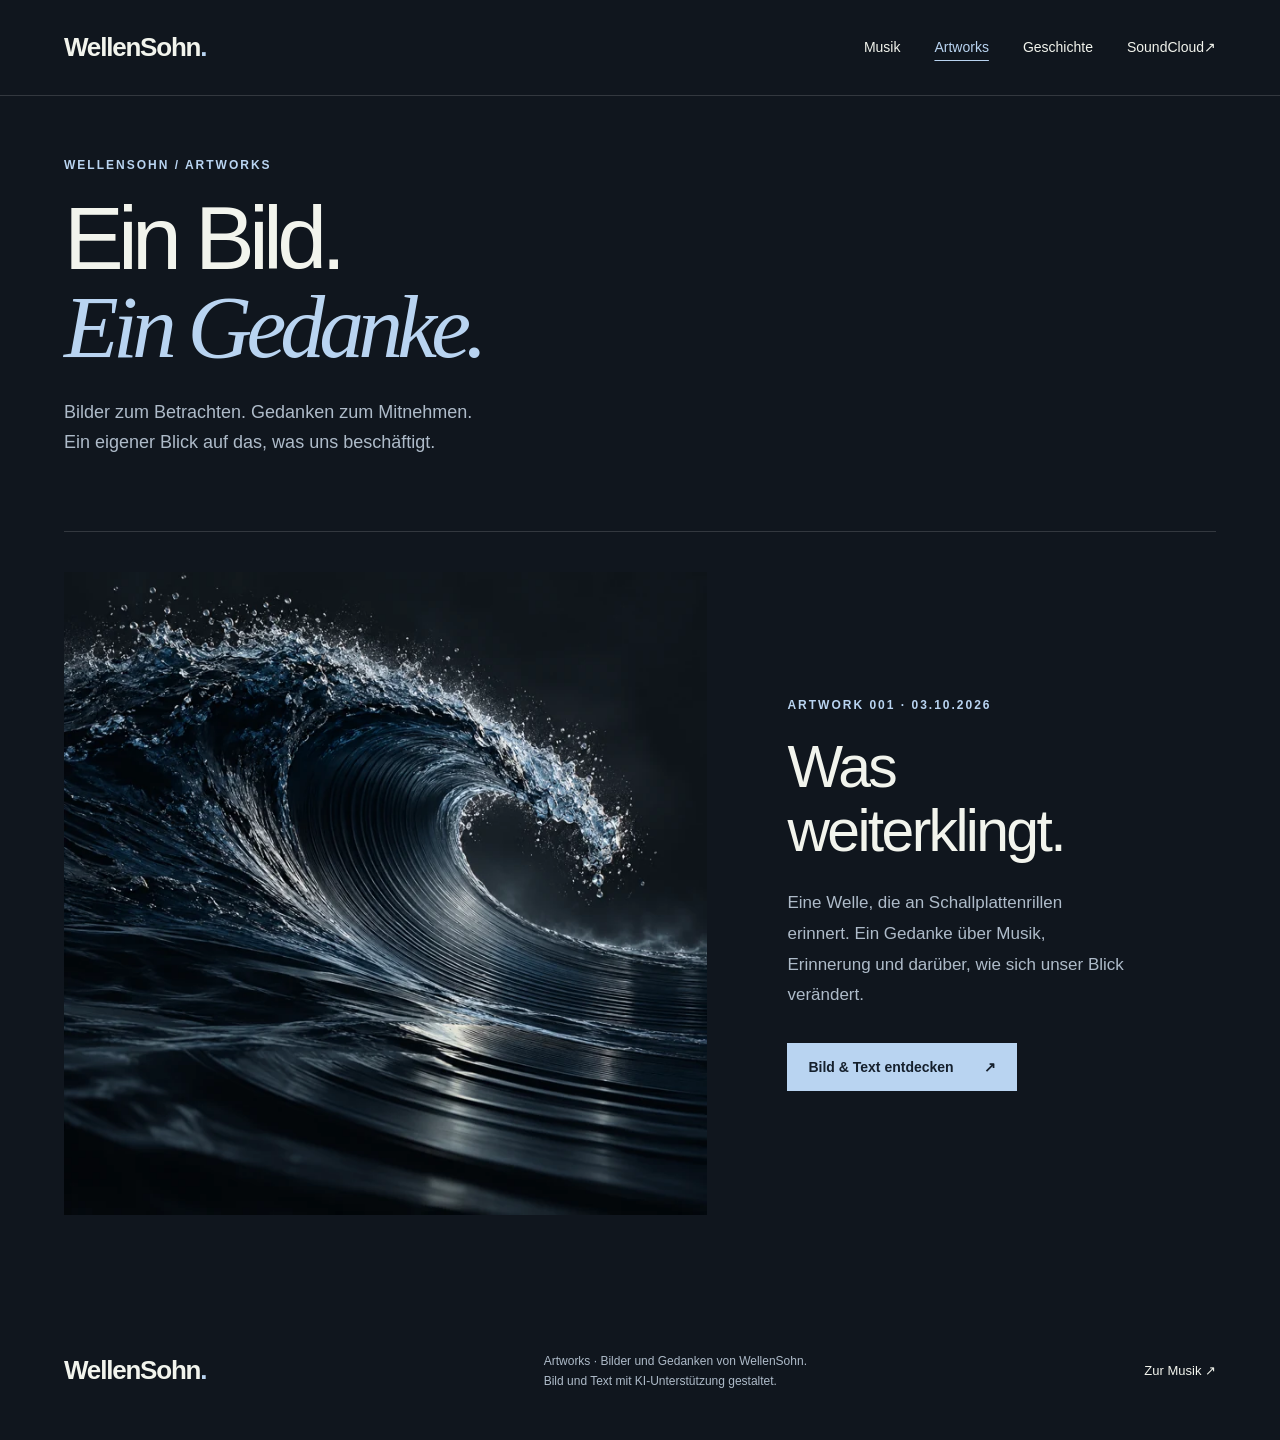
==== artworks.html @ 0444ad53 "Add Artworks gallery and Was weiterklingt with responsive navigation" ====
<!doctype html>
<html lang="de"><head>
<meta charset="utf-8"><meta name="viewport" content="width=device-width, initial-scale=1">
<meta name="theme-color" content="#10161e">
<title>Artworks · WellenSohn</title>
<meta name="description" content="Bilder und Gedanken von WellenSohn. Eine Galerie über Bewegung, Erinnerung und das, was weiterklingt.">
<link rel="canonical" href="https://wellensohn-packman.github.io/wellensohn-music/artworks.html">
<meta property="og:type" content="website">
<meta property="og:title" content="Artworks · WellenSohn">
<meta property="og:description" content="Bilder und Gedanken von WellenSohn. Eine Galerie über Bewegung, Erinnerung und das, was weiterklingt.">
<meta property="og:url" content="https://wellensohn-packman.github.io/wellensohn-music/artworks.html">
<meta property="og:image" content="https://wellensohn-packman.github.io/wellensohn-music/assets/artworks/was-weiterklingt.webp">
<meta property="og:image:alt" content="Eine dunkelblaue Welle mit silbernen Lichtkanten; ihre feinen Linien erinnern an die Rillen einer Schallplatte.">
<meta name="twitter:card" content="summary_large_image">
<link rel="icon" type="image/svg+xml" href="assets/favicon.svg">
<link rel="stylesheet" href="style.css">
<link rel="stylesheet" href="artworks.css">
</head><body><a class="skip" href="#inhalt">Direkt zum Inhalt</a><header class="header"><a href="index.html" class="wordmark" aria-label="WellenSohn Startseite">WellenSohn<span class="brand-dot">.</span></a><nav aria-label="Hauptnavigation"><a href="index.html#musik">Musik</a><a href="artworks.html" aria-current="page">Artworks</a><a href="index.html#geschichte">Geschichte</a><a href="https://soundcloud.com/pack-man-405653013" target="_blank" rel="noopener noreferrer">SoundCloud <span aria-hidden="true">↗</span></a></nav></header>
<main id="inhalt" class="artworks-main">
<section class="artworks-intro" aria-labelledby="artworks-title"><p class="eyebrow">WELLENSOHN / ARTWORKS</p><h1 id="artworks-title">Ein Bild.<br><em>Ein Gedanke.</em></h1><p>Bilder zum Betrachten. Gedanken zum Mitnehmen.<br>Ein eigener Blick auf das, was uns beschäftigt.</p></section>
<section aria-label="Artwork-Beiträge" class="artwork-gallery">
<article class="artwork-feature"><a class="artwork-image-link" href="artworks/was-weiterklingt.html" aria-label="Was weiterklingt – Bild und Text öffnen"><img src="assets/artworks/was-weiterklingt.webp" srcset="assets/artworks/was-weiterklingt-720.webp 720w, assets/artworks/was-weiterklingt.webp 1254w" sizes="(max-width: 760px) 90vw, 52vw" width="1254" height="1254" alt="Eine dunkelblaue Welle mit silbernen Lichtkanten; ihre feinen Linien erinnern an die Rillen einer Schallplatte." fetchpriority="high"></a><div class="artwork-summary"><p class="eyebrow">ARTWORK 001 · <time datetime="2026-10-03">03.10.2026</time></p><h2><a href="artworks/was-weiterklingt.html">Was<br> weiterklingt.</a></h2><p>Eine Welle, die an Schallplattenrillen erinnert. Ein Gedanke über Musik, Erinnerung und darüber, wie sich unser Blick verändert.</p><a class="button light" href="artworks/was-weiterklingt.html">Bild & Text entdecken <span aria-hidden="true">↗</span></a></div></article>
</section></main><footer><a href="index.html" class="wordmark">WellenSohn<span class="brand-dot">.</span></a><p>Artworks · Bilder und Gedanken von WellenSohn.<br>Bild und Text mit KI-Unterstützung gestaltet.</p><a href="index.html#musik">Zur Musik ↗</a></footer></body></html>
---- style.css ----
:root{--bg:#10161e;--surface:#18222f;--ink:#f2f4ed;--muted:#aebbc9;--accent:#b9d4f1;--line:#ffffff25;--pad:clamp(22px,5vw,88px)}*{box-sizing:border-box}html{scroll-behavior:smooth;scroll-padding-top:95px}body{margin:0;background:var(--bg);color:var(--ink);font-family:Arial,Helvetica,sans-serif;font-size:16px;line-height:1.6}body.modal-open{overflow:hidden}a{color:inherit;text-decoration:none}button,input{font:inherit}button{cursor:pointer}button,a,input,summary{touch-action:manipulation}button:focus-visible,a:focus-visible,input:focus-visible,summary:focus-visible{outline:3px solid var(--accent);outline-offset:5px}button{color:inherit}::selection{background:var(--accent);color:var(--bg)}.header{height:96px;padding:0 var(--pad);display:flex;align-items:center;justify-content:space-between;border-bottom:1px solid var(--line);gap:24px}.wordmark{font-size:26px;letter-spacing:-1.2px;font-weight:750}.brand-dot{color:var(--accent)}nav{display:flex;gap:34px;font-size:14px}nav a:hover,.text-link:hover{color:var(--accent)}.hero{padding:54px var(--pad) 64px;display:grid;grid-template-columns:.85fr 1.15fr;gap:7%;max-width:1700px;margin:auto}.eyebrow{font-size:12px;font-weight:700;letter-spacing:2px;color:var(--accent);margin:0 0 20px}.hero-copy{padding-top:8px;display:flex;flex-direction:column;align-items:flex-start}h1{font-size:clamp(62px,7.7vw,116px);letter-spacing:-.065em;line-height:.98;font-weight:500;margin:8px 0 30px}h1 em{font-family:Georgia,serif;font-weight:400;color:var(--accent)}.hero-intro{max-width:385px;color:var(--muted);font-size:17px;line-height:1.7;margin:0 0 26px}.button{min-height:48px;border:0;padding:12px 21px;display:inline-flex;justify-content:center;align-items:center;gap:30px;font-weight:600;font-size:14px}.light{background:var(--accent);color:#15202d}.light:hover{background:#d9e8f7}.hero-foot{letter-spacing:2px;font-size:11px;color:var(--muted);margin:36px 0 0}.hero-art{position:relative;border:0;padding:0;min-height:560px;overflow:hidden;background:#18222f;text-align:left;isolation:isolate}.hero-art>img{height:100%;width:100%;position:absolute;inset:0;object-fit:cover;transition:transform .8s}.hero-art:hover>img{transform:scale(1.025)}.hero-art-shade{position:absolute;inset:0;background:linear-gradient(180deg,#0007,transparent 30%,transparent 48%,#071415ee)}.hero-art-top{position:absolute;top:25px;left:28px;right:28px;display:flex;justify-content:space-between;gap:15px;letter-spacing:1.4px;font-size:10px}.hero-art-caption{position:absolute;bottom:32px;left:30px;right:30px;display:flex;align-items:end;justify-content:space-between;gap:16px}.hero-art-caption small{display:block;font-size:11px;letter-spacing:1px}.hero-art-caption strong{display:block;font-size:clamp(30px,3.7vw,53px);letter-spacing:-2px;font-weight:500;margin:6px 0}.round{display:flex;align-items:center;justify-content:center;border:1px solid #ffffff80;border-radius:50%;width:48px;height:48px;font-size:24px;flex-shrink:0}.music-section{padding:68px var(--pad) 94px;border-top:1px solid var(--line);max-width:1700px;margin:auto}.section-heading{display:flex;justify-content:space-between;gap:30px;align-items:end;margin-bottom:36px}h2{font-size:clamp(32px,4vw,58px);font-weight:500;letter-spacing:-.045em;line-height:1.08;margin:0}.archive-note{font-size:14px;color:var(--muted)}.archive-note p{margin:0 0 14px}.archive-note span{font-size:12px;color:var(--accent)}.catalog-bar{border-top:1px solid var(--line);border-bottom:1px solid var(--line);padding:18px 0;display:flex;justify-content:space-between;align-items:center;gap:20px;margin-bottom:34px}.year-buttons{display:flex;gap:8px}.year{border:1px solid transparent;background:transparent;font-size:14px;padding:8px 17px;color:var(--muted)}.year:hover{color:var(--ink)}.year.active{border-color:var(--accent);color:var(--accent)}.search-label{display:flex;align-items:center;gap:18px;font-size:13px;color:var(--muted)}input{width:220px;border:0;border-bottom:1px solid var(--line);background:transparent;color:var(--ink);padding:8px 0;font-size:14px;border-radius:0}input::placeholder{color:#aebbc9}.track-grid{display:grid;grid-template-columns:repeat(3,minmax(0,1fr));gap:38px 26px}.track-card{min-width:0}.cover-button{display:block;position:relative;width:100%;aspect-ratio:1;background:var(--surface);border:0;padding:0;overflow:hidden}.cover-button img{display:block;width:100%;height:100%;object-fit:cover;transition:transform .5s}.cover-button:hover img{transform:scale(1.035)}.card-index{position:absolute;top:13px;left:14px;font-size:11px;background:#081113b8;backdrop-filter:blur(6px);padding:2px 8px;font-variant-numeric:tabular-nums}.card-open{position:absolute;right:15px;bottom:15px;background:#10161ec9;border:1px solid #ffffff70;border-radius:50%;height:39px;width:39px;display:grid;place-items:center;font-size:23px}.track-info{padding-top:16px}.track-top{display:flex;justify-content:space-between;gap:10px;color:var(--muted);font-size:11px;letter-spacing:.7px;text-transform:uppercase}.track-info h3{font-size:22px;font-weight:500;letter-spacing:-.6px;line-height:1.25;margin:8px 0}.title-button{padding:0;background:none;border:0;text-align:left;font:inherit}.track-teaser{font-size:14px;line-height:1.6;color:var(--muted);margin:9px 0 0;max-width:95%}.empty{padding:50px 0;color:var(--muted)}.history{background:#1b2736;padding:78px var(--pad);display:grid;grid-template-columns:.85fr 1.15fr;gap:9%;align-items:center}.history-image{position:relative;align-self:start;max-width:490px}.history-image img{display:block;width:100%;height:auto;aspect-ratio:1;object-fit:cover}.history-image span{display:block;font-size:11px;letter-spacing:2px;border-top:1px solid var(--line);padding:18px 0;color:var(--muted);margin-top:18px}.history-copy{max-width:650px}.history-copy .lead{font-size:20px;line-height:1.6;color:var(--ink);margin-top:30px}.history-copy>p{color:var(--muted);font-size:15px}.timeline{margin:30px 0}.timeline>div{display:grid;grid-template-columns:56px 1fr;gap:17px;border-top:1px solid var(--line);padding:17px 0}.timeline span{color:var(--accent);font-size:14px}.timeline p{margin:0;font-size:14px;color:var(--muted)}.text-link{font-size:14px;border-bottom:1px solid #b9d4f180;padding-bottom:4px;display:inline-block}footer{padding:36px var(--pad);display:flex;align-items:center;justify-content:space-between;gap:35px}footer p{font-size:12px;line-height:1.7;color:var(--muted)}footer>a:last-child{font-size:13px;white-space:nowrap}dialog{width:min(1120px,94vw);max-height:92vh;border:1px solid #ffffff35;padding:0;color:var(--ink);background:#131d1f;overflow:auto}dialog::backdrop{background:#03090bea;backdrop-filter:blur(7px)}.dialog-inner{display:grid;grid-template-columns:.9fr 1.1fr;position:relative;isolation:isolate}.close-button{position:sticky;top:14px;right:14px;margin:14px 14px -58px auto;grid-column:1/-1;z-index:5;width:42px;height:42px;border:1px solid #ffffff75;background:#10161ee8;border-radius:50%;font-size:20px}.detail-visual{position:sticky;top:0;align-self:start;padding:38px 24px 38px 38px}.detail-visual img{width:100%;height:auto;display:block;box-shadow:0 18px 60px #0006}.dialog-inner::before{content:"";position:absolute;inset:0;z-index:-2;background-image:var(--art);background-size:cover;background-position:center;opacity:.12}.dialog-inner::after{content:"";position:absolute;inset:0;z-index:-1;background:linear-gradient(90deg,#10161e44,#10161ebb)}.detail-copy{padding:54px 42px 35px 24px;min-width:0}.detail-copy h2{font-size:clamp(30px,3.5vw,47px);overflow-wrap:anywhere}.detail-copy .eyebrow{font-size:10px;line-height:1.8;padding-right:24px;margin-bottom:15px}.tags{display:flex;flex-wrap:wrap;gap:7px;margin:20px 0 24px}.tags span{border:1px solid #b9d4f140;padding:3px 9px;font-size:12px;color:var(--accent)}.story-label{letter-spacing:1.4px;font-size:10px;color:var(--accent);margin-top:24px}.story{font-size:17px;line-height:1.8;color:#e1e8e3}details{margin:24px 0;border-top:1px solid var(--line);border-bottom:1px solid var(--line);padding:14px 0;color:var(--muted);font-size:13px}summary{cursor:pointer}#detail-description{white-space:pre-line;font-size:14px;line-height:1.8}#player-area{margin:24px 0 16px}#player-area .button{width:100%;gap:8px}.player-note{font-size:11px;color:var(--muted);line-height:1.5;margin:10px 0}iframe{border:0;width:100%;height:166px;display:block}.detail-bottom{display:flex;justify-content:space-between;align-items:center;gap:8px;padding-top:25px;border-top:1px solid var(--line);margin-top:32px;font-size:12px;color:var(--muted)}.detail-bottom button{background:none;border:0;font-size:12px;padding:8px 0}.detail-bottom button:hover{color:var(--accent)}.skip{position:fixed;z-index:20;top:-80px;background:var(--accent);color:#10161e;padding:12px}.skip:focus{top:0}.sr-only{position:absolute;width:1px;height:1px;padding:0;margin:-1px;overflow:hidden;clip:rect(0,0,0,0);white-space:nowrap;border:0}[hidden]{display:none!important}@media(min-width:1450px){.hero-art{min-height:650px}.track-grid{grid-template-columns:repeat(4,minmax(0,1fr))}}@media(max-width:900px){.hero{gap:5%;padding-top:36px}.hero-art{min-height:490px}h1{font-size:76px}.hero-art-caption strong{font-size:32px;letter-spacing:-1px}.hero-art-top{font-size:9px;left:20px;right:20px}.hero-art-top>span{display:none}.hero-art-caption{left:20px;right:20px}.hero-intro{font-size:15px}.track-grid{gap:28px 18px}.track-info h3{font-size:19px}.track-top{font-size:10px}.history{gap:6%}.dialog-inner{grid-template-columns:.75fr 1.25fr}.detail-visual{padding:45px 12px 30px 24px}.detail-copy{padding-right:24px}footer{flex-wrap:wrap}.search-label>span{display:none}}@media(max-width:620px){.header{height:78px;gap:12px}.wordmark{font-size:22px}nav{gap:17px;font-size:12px}nav a:last-child{display:none}.hero{grid-template-columns:1fr;padding-top:32px;gap:30px;padding-bottom:40px}.hero-copy{position:relative}h1{font-size:77px;margin-bottom:22px}.hero-intro{max-width:320px;font-size:16px}.hero-foot{margin-top:24px;font-size:10px}.hero-art{min-height:0;aspect-ratio:1}.hero-art-caption strong{font-size:36px}.hero-art-top{font-size:9px}.music-section{padding-top:42px;padding-bottom:50px}.section-heading{display:block;margin-bottom:25px}h2{font-size:38px}.archive-note{margin-top:20px}.archive-note p{display:none}.catalog-bar{align-items:flex-start;flex-wrap:wrap;gap:16px}.search-label{width:100%}.search-label input{width:100%;font-size:16px}.year{font-size:14px}.track-grid{grid-template-columns:repeat(2,minmax(0,1fr));gap:26px 15px}.track-info h3{font-size:18px}.track-top{display:block;font-size:10px;line-height:1.6}.track-top>span{display:block}.track-teaser{font-size:13px;margin-top:7px}.card-index{top:8px;left:8px;font-size:10px}.card-open{height:30px;width:30px;right:9px;bottom:9px;font-size:20px}.history{grid-template-columns:1fr;padding-top:45px;padding-bottom:45px;gap:28px}.history-image{max-width:240px}.history-image span{display:none}.history-copy .lead{font-size:18px}.history-copy>p{font-size:15px}footer{gap:15px;padding-top:28px;padding-bottom:28px}footer p{order:3;width:100%;font-size:11px;margin:0}footer>a:last-child{margin-left:auto}dialog{width:96vw;max-height:94vh}.dialog-inner{display:block}.close-button{position:sticky;display:block;float:right;margin:12px 12px -54px 0}.detail-visual{position:relative;top:auto;padding:22px 22px 0}.detail-visual img{width:100%;max-height:380px;object-fit:contain;box-shadow:none}.detail-copy{padding:26px 24px 24px}.detail-copy h2{font-size:36px}.detail-copy .eyebrow{font-size:11px}.story{font-size:16px}.detail-bottom button{font-size:13px}}@media(prefers-reduced-motion:reduce){html{scroll-behavior:auto}*{transition:none!important}}
---- artworks.css ----
/* Shared navigation and the independent artwork gallery. */
.header nav a { min-height:44px; display:inline-flex; align-items:center; }
.header nav a[aria-current="page"] { color:var(--accent); text-decoration:underline; text-underline-offset:8px; }
.artworks-main, .artwork-page { max-width:1500px; margin:auto; padding:60px var(--pad) 88px; }
.artworks-intro { padding-bottom:55px; }
.artworks-intro h1 { font-size:clamp(55px,7vw,96px); margin:20px 0 26px; }
.artworks-intro>p:last-child { color:var(--muted); font-size:18px; line-height:1.7; }
.artwork-feature { border-top:1px solid var(--line); padding-top:40px; display:grid; grid-template-columns:1.2fr .8fr; gap:7%; align-items:center; }
.artwork-image-link { display:block; background:#0d131a; }
.artwork-image-link img { display:block; width:100%; height:auto; }
.artwork-image-link:hover { outline:1px solid var(--accent); outline-offset:6px; }
.artwork-summary h2 { font-size:clamp(38px,4.6vw,64px); }
.artwork-summary>p:not(.eyebrow) { max-width:36ch; color:var(--muted); font-size:17px; line-height:1.8; margin:26px 0 32px; }
.artwork-back { margin-bottom:42px; }
.artwork-heading { max-width:1000px; margin:0 auto 35px; }
.artwork-heading h1 { font-size:clamp(48px,6.5vw,88px); line-height:1.07; margin:18px 0 24px; }
.artwork-heading h1 em { display:block; }
.artwork-date { color:var(--muted); font-size:13px; }
.artwork-full { max-width:1000px; margin:0 auto; }
.artwork-full img { display:block; width:100%; height:auto; }
.artwork-prose { max-width:640px; margin:52px auto 0; font-size:clamp(18px,2vw,21px); line-height:1.85; color:#e1e8ee; }
.artwork-prose>p { margin:0 0 28px; }
.artwork-prose>p:first-child { font-size:1.12em; color:var(--ink); }
.artwork-prose .artwork-signature { font-size:18px; font-weight:700; margin-top:38px; }
.artwork-actions { max-width:640px; margin:34px auto 0; padding-top:26px; border-top:1px solid var(--line); display:flex; justify-content:space-between; flex-wrap:wrap; align-items:center; gap:20px; }
#share-status { color:var(--muted); font-size:14px; margin:0; width:100%; }
#share-status:empty { display:none; }
#share-url { width:100%; font-size:16px; }
@media(max-width:760px) {
  .artworks-main, .artwork-page { padding-top:34px; padding-bottom:50px; }
  .artworks-intro { padding-bottom:24px; }
  .artworks-intro>p:last-child { font-size:16px; }
  .artwork-feature { grid-template-columns:1fr; gap:28px; padding-top:26px; }
  .artwork-summary>p:not(.eyebrow) { max-width:45ch; font-size:16px; margin:22px 0; }
  .artwork-summary h2 br { display:none; }
  .artwork-summary h2 { font-size:38px; }
  .artwork-back { margin-bottom:30px; }
  .artwork-prose { margin-top:30px; }
}
@media(max-width:620px) {
  .header { height:auto; min-height:100px; flex-wrap:wrap; padding-top:16px; padding-bottom:10px; gap:4px 18px; }
  .header nav { width:100%; flex-wrap:wrap; gap:4px 22px; font-size:13px; }
  .header nav a:last-child { display:none; }
}
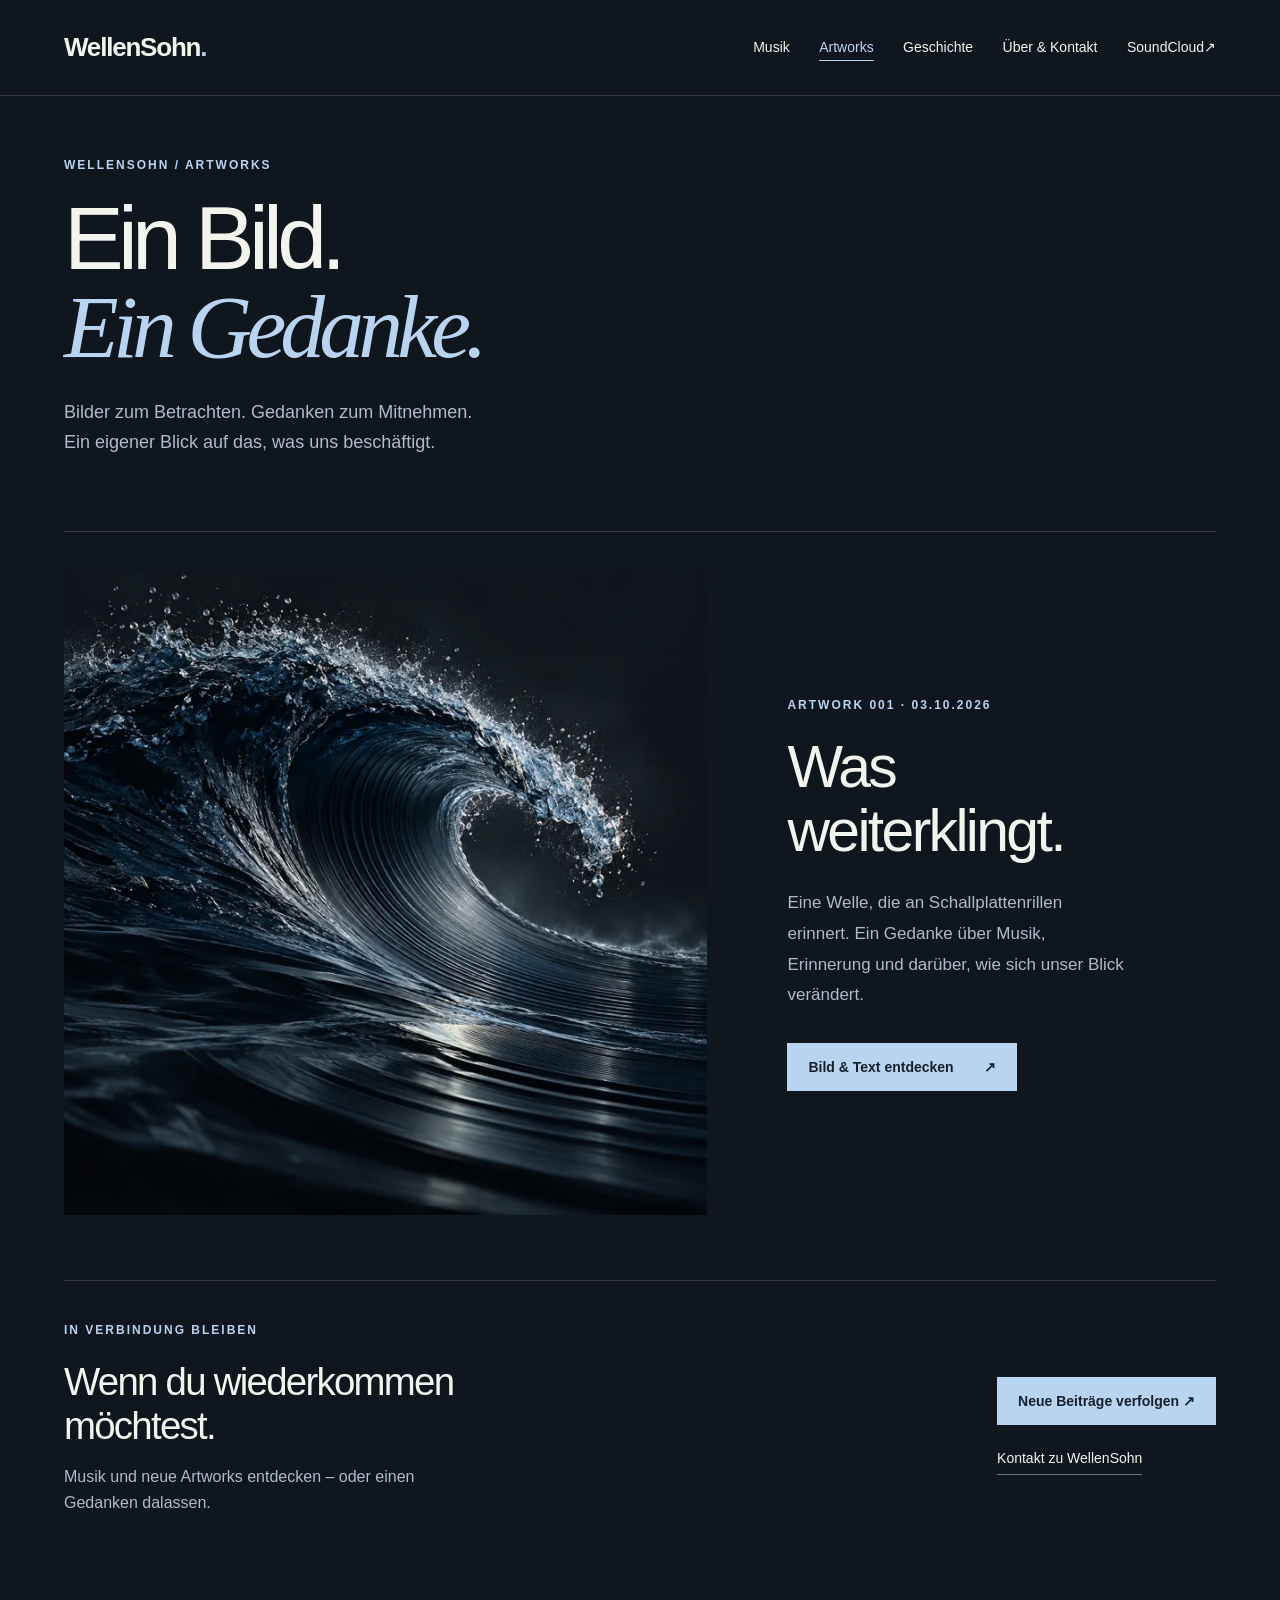
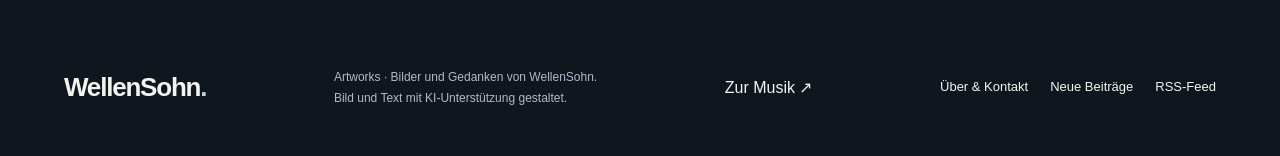
==== commit 185310d4: "Add artist introduction, contact, RSS, related music and artwork comments" ====
--- a/artworks.html
+++ b/artworks.html
@@ -15,9 +15,9 @@
 <link rel="icon" type="image/svg+xml" href="assets/favicon.svg">
 <link rel="stylesheet" href="style.css">
 <link rel="stylesheet" href="artworks.css">
-</head><body><a class="skip" href="#inhalt">Direkt zum Inhalt</a><header class="header"><a href="index.html" class="wordmark" aria-label="WellenSohn Startseite">WellenSohn<span class="brand-dot">.</span></a><nav aria-label="Hauptnavigation"><a href="index.html#musik">Musik</a><a href="artworks.html" aria-current="page">Artworks</a><a href="index.html#geschichte">Geschichte</a><a href="https://soundcloud.com/pack-man-405653013" target="_blank" rel="noopener noreferrer">SoundCloud <span aria-hidden="true">↗</span></a></nav></header>
+<link rel="stylesheet" href="community.css"><link rel="alternate" type="application/rss+xml" title="WellenSohn – neue Beiträge" href="feed.xml"></head><body><a class="skip" href="#inhalt">Direkt zum Inhalt</a><header class="header"><a href="index.html" class="wordmark" aria-label="WellenSohn Startseite">WellenSohn<span class="brand-dot">.</span></a><nav aria-label="Hauptnavigation"><a href="index.html#musik">Musik</a><a href="artworks.html" aria-current="page">Artworks</a><a href="index.html#geschichte">Geschichte</a><a href="ueber.html">Über & Kontakt</a><a href="https://soundcloud.com/pack-man-405653013" target="_blank" rel="noopener noreferrer">SoundCloud <span aria-hidden="true">↗</span></a></nav></header>
 <main id="inhalt" class="artworks-main">
 <section class="artworks-intro" aria-labelledby="artworks-title"><p class="eyebrow">WELLENSOHN / ARTWORKS</p><h1 id="artworks-title">Ein Bild.<br><em>Ein Gedanke.</em></h1><p>Bilder zum Betrachten. Gedanken zum Mitnehmen.<br>Ein eigener Blick auf das, was uns beschäftigt.</p></section>
 <section aria-label="Artwork-Beiträge" class="artwork-gallery">
 <article class="artwork-feature"><a class="artwork-image-link" href="artworks/was-weiterklingt.html" aria-label="Was weiterklingt – Bild und Text öffnen"><img src="assets/artworks/was-weiterklingt.webp" srcset="assets/artworks/was-weiterklingt-720.webp 720w, assets/artworks/was-weiterklingt.webp 1254w" sizes="(max-width: 760px) 90vw, 52vw" width="1254" height="1254" alt="Eine dunkelblaue Welle mit silbernen Lichtkanten; ihre feinen Linien erinnern an die Rillen einer Schallplatte." fetchpriority="high"></a><div class="artwork-summary"><p class="eyebrow">ARTWORK 001 · <time datetime="2026-10-03">03.10.2026</time></p><h2><a href="artworks/was-weiterklingt.html">Was<br> weiterklingt.</a></h2><p>Eine Welle, die an Schallplattenrillen erinnert. Ein Gedanke über Musik, Erinnerung und darüber, wie sich unser Blick verändert.</p><a class="button light" href="artworks/was-weiterklingt.html">Bild & Text entdecken <span aria-hidden="true">↗</span></a></div></article>
-</section></main><footer><a href="index.html" class="wordmark">WellenSohn<span class="brand-dot">.</span></a><p>Artworks · Bilder und Gedanken von WellenSohn.<br>Bild und Text mit KI-Unterstützung gestaltet.</p><a href="index.html#musik">Zur Musik ↗</a></footer></body></html>
+</section><aside class="stay-connected" aria-labelledby="stay-title"><div><p class="eyebrow">IN VERBINDUNG BLEIBEN</p><h2 id="stay-title">Wenn du wiederkommen möchtest.</h2><p>Musik und neue Artworks entdecken – oder einen Gedanken dalassen.</p></div><div class="connection-links"><a class="button light" href="ueber.html#folgen">Neue Beiträge verfolgen ↗</a><a class="text-link" href="ueber.html#kontakt">Kontakt zu WellenSohn</a></div></aside></main><footer><a href="index.html" class="wordmark">WellenSohn<span class="brand-dot">.</span></a><p>Artworks · Bilder und Gedanken von WellenSohn.<br>Bild und Text mit KI-Unterstützung gestaltet.</p><a href="index.html#musik">Zur Musik ↗</a><div class="footer-links"><a href="ueber.html">Über & Kontakt</a><a href="ueber.html#folgen">Neue Beiträge</a><a href="feed.xml">RSS-Feed</a></div></footer></body></html>
--- a/community.css
+++ b/community.css
@@ -0,0 +1,46 @@
+.footer-links{display:flex;flex-wrap:wrap;gap:12px 22px;font-size:13px}
+.header nav{gap:clamp(16px,2.3vw,34px)}
+.about-main{max-width:1440px;margin:auto;padding:60px var(--pad) 80px}
+.about-intro{display:grid;grid-template-columns:1.5fr .5fr;gap:7%;align-items:center}
+.about-intro h1{font-size:clamp(45px,5.6vw,82px);line-height:1.08}
+.about-intro>img{width:100%;height:auto;max-width:300px;border:1px solid var(--line)}
+.about-lead{font-size:20px;line-height:1.75;color:var(--muted);max-width:60ch}
+.bio-copy{max-width:720px;margin:64px 0;font-size:18px;line-height:1.85;color:var(--muted)}
+.bio-copy h2{color:var(--ink);font-size:40px;margin-bottom:28px}
+.connection-section{padding:52px 0;border-top:1px solid var(--line)}
+.connection-grid{display:grid;grid-template-columns:1fr 1fr;gap:24px;margin-top:32px}
+.connection-card{padding:30px;background:var(--surface);min-width:0}
+.connection-card h3{font-size:23px;font-weight:500;line-height:1.3;margin:0 0 18px}
+.connection-card p{color:var(--muted);line-height:1.8}
+.connection-card .button{gap:12px;max-width:100%;text-align:center}
+.feed-open{margin-top:20px}.feed-help{margin-bottom:0}
+#feed-status:empty{display:none}#feed-url{width:100%;font-size:16px}
+.stay-connected{display:flex;align-items:center;justify-content:space-between;gap:40px;border-top:1px solid var(--line);margin-top:65px;padding-top:40px}
+.stay-connected h2{font-size:clamp(28px,3vw,40px);max-width:20ch;line-height:1.15}
+.stay-connected p:not(.eyebrow){color:var(--muted);max-width:44ch}
+.connection-links{display:flex;flex-direction:column;align-items:flex-start;gap:22px;flex-shrink:0}
+.about-preview{display:grid;grid-template-columns:.65fr 1fr;gap:8%;padding:65px var(--pad);max-width:1440px;margin:auto;border-top:1px solid var(--line)}
+.about-preview p:not(.eyebrow){font-size:18px;color:var(--muted);line-height:1.8;margin-top:0}
+body:has(.music-section) main>.stay-connected{margin:0 auto;padding:50px var(--pad);max-width:1440px}
+.home-artwork{max-width:1440px;margin:auto;padding:60px var(--pad);display:grid;grid-template-columns:.65fr 1fr;gap:8%;align-items:center}
+.home-artwork img{display:block;width:100%;height:auto;max-width:420px}
+.home-artwork p:not(.eyebrow){color:var(--muted);font-size:18px;max-width:42ch}
+.comments-section,.related-section{border-top:1px solid var(--line);padding-top:44px;margin:65px auto 0;max-width:1000px}
+.comments-section h2,.related-section h2{font-size:clamp(32px,4vw,48px)}
+.comments-section>p:not(.eyebrow){color:var(--muted)}
+.comments-section .comment-question{font-size:21px;line-height:1.65;color:var(--ink)}
+.comment-actions{display:flex;align-items:center;gap:24px;flex-wrap:wrap;margin:26px 0 16px}
+.connection-note{font-size:12px;line-height:1.7;max-width:80ch}
+#comments-status{font-size:15px}#comments-status:empty{display:none}
+.visitor-comment{padding:22px 0;border-bottom:1px solid var(--line)}
+.visitor-comment header{display:flex;flex-wrap:wrap;gap:12px;align-items:center}
+.visitor-comment time{color:var(--muted);font-size:12px}
+.visitor-comment p{white-space:pre-wrap;overflow-wrap:anywhere;color:var(--ink);line-height:1.8}
+#comments-list:not(:empty){margin-bottom:25px}
+.related-grid{display:grid;grid-template-columns:1fr 1fr;gap:28px;margin-top:32px}
+.related-card{display:grid;grid-template-columns:110px 1fr;gap:20px;align-items:start;padding:20px;background:var(--surface)}
+.related-card img{width:100%;height:auto}.related-card small{font-size:10px;letter-spacing:1px;color:var(--accent)}
+.related-card h3{font-size:20px;line-height:1.3;font-weight:500;margin:8px 0}
+.related-card p{font-size:14px;color:var(--muted)}.related-card:hover{outline:1px solid var(--accent)}
+@media(max-width:900px){.header{height:auto;min-height:96px;flex-wrap:wrap;padding-top:15px;padding-bottom:15px;gap:4px 24px}.header nav{flex-wrap:wrap}.related-card{grid-template-columns:80px 1fr;padding:16px}.stay-connected{align-items:flex-start;flex-direction:column;gap:20px}.about-intro{grid-template-columns:1fr}.about-intro>img{max-width:180px;margin-top:20px}}
+@media(max-width:620px){.header nav{gap:0 20px}.about-main{padding-top:35px;padding-bottom:45px}.about-intro h1{font-size:45px;letter-spacing:-.05em}.about-lead{font-size:18px}.bio-copy{margin:40px 0;font-size:17px}.bio-copy h2{font-size:32px}.connection-grid,.related-grid,.about-preview,.home-artwork{grid-template-columns:1fr}.connection-card{padding:24px}.connection-section{padding:35px 0}.connection-links .button{gap:12px}.stay-connected{margin-top:45px}.about-preview,.home-artwork{gap:25px;padding-top:40px;padding-bottom:40px}.home-artwork img{max-width:100%}.comments-section,.related-section{margin-top:45px;padding-top:32px}.related-card{grid-template-columns:85px 1fr}.footer-links{width:100%}.comment-actions{gap:20px}.connection-note{font-size:13px}}
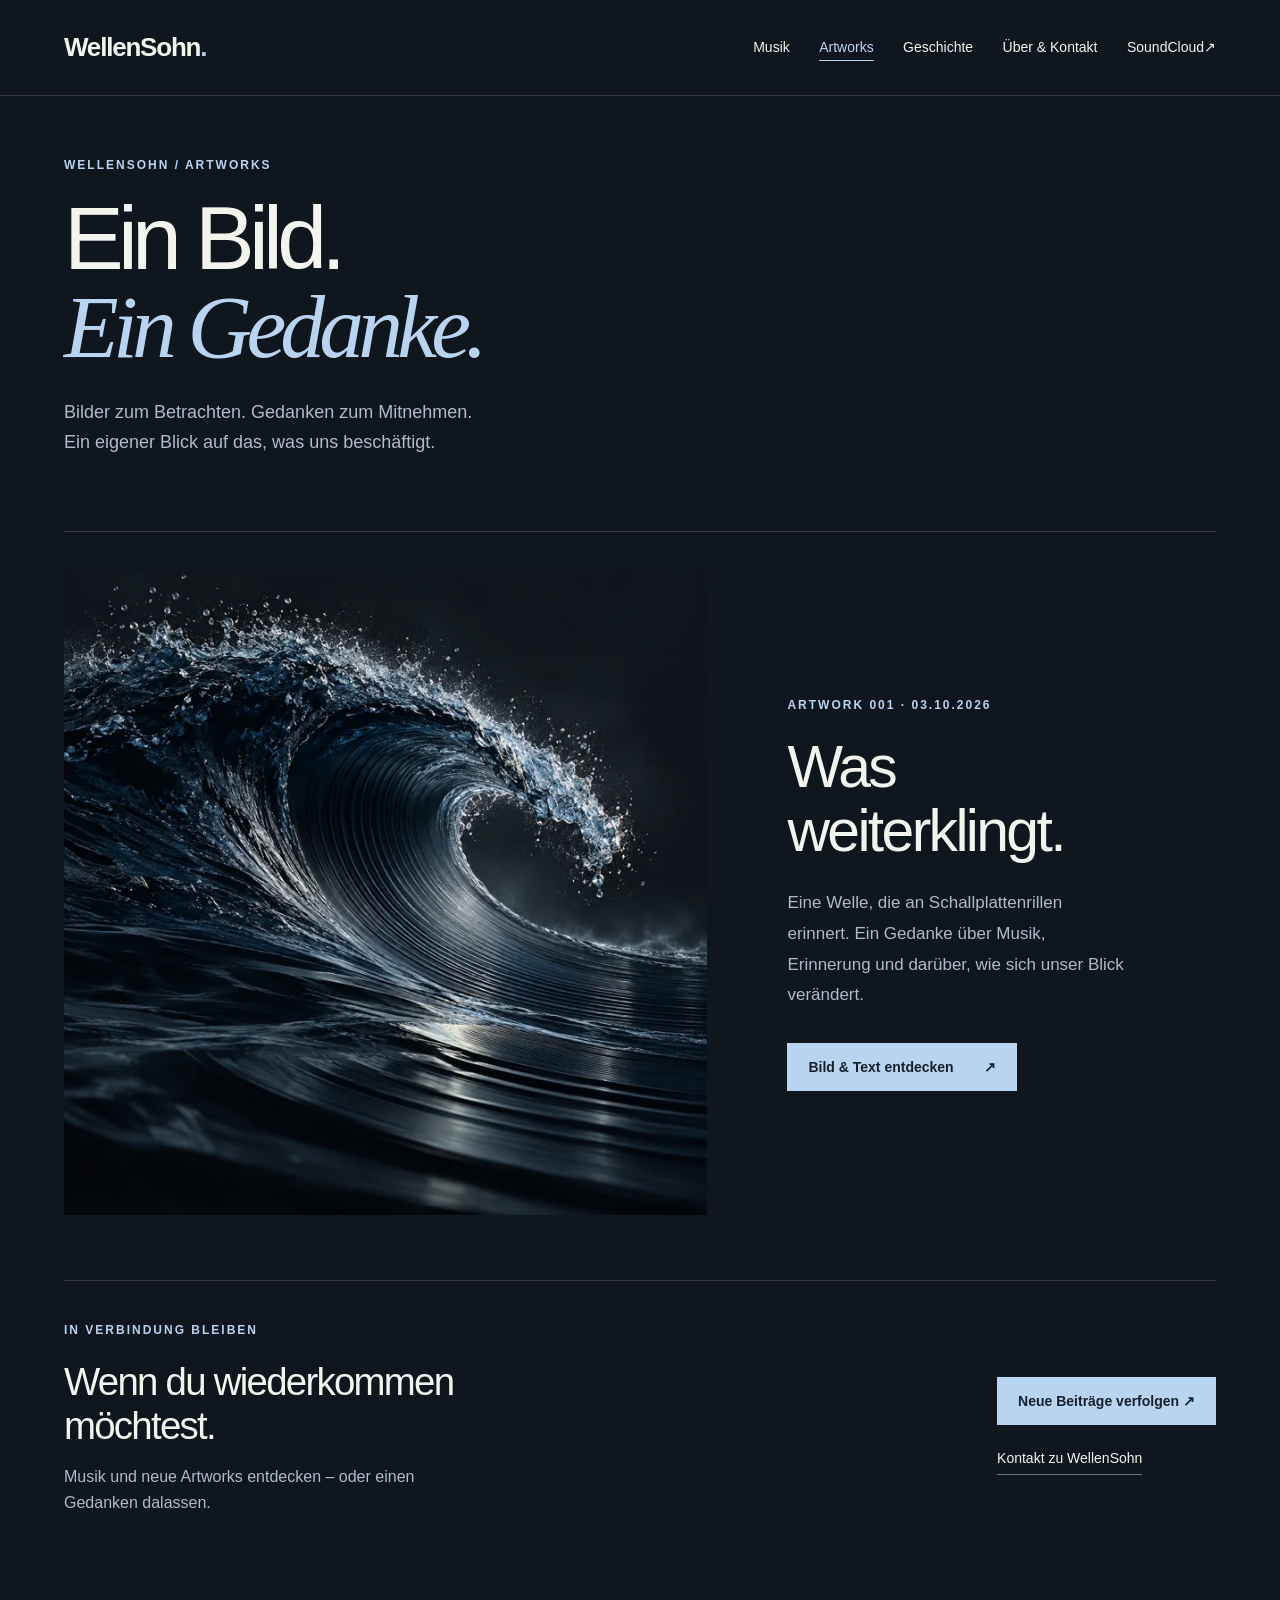
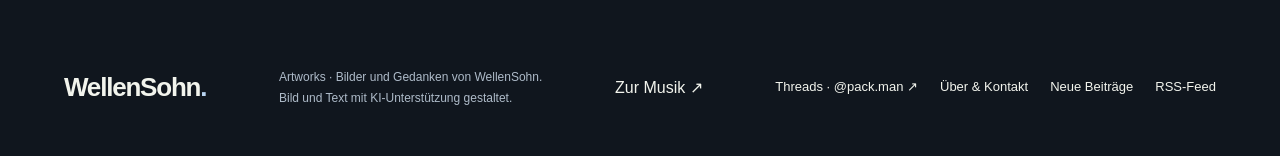
==== commit a8a71d5e: "Connect confirmed Threads profile across follow, contact and artworks" ====
--- a/artworks.html
+++ b/artworks.html
@@ -20,4 +20,4 @@
 <section class="artworks-intro" aria-labelledby="artworks-title"><p class="eyebrow">WELLENSOHN / ARTWORKS</p><h1 id="artworks-title">Ein Bild.<br><em>Ein Gedanke.</em></h1><p>Bilder zum Betrachten. Gedanken zum Mitnehmen.<br>Ein eigener Blick auf das, was uns beschäftigt.</p></section>
 <section aria-label="Artwork-Beiträge" class="artwork-gallery">
 <article class="artwork-feature"><a class="artwork-image-link" href="artworks/was-weiterklingt.html" aria-label="Was weiterklingt – Bild und Text öffnen"><img src="assets/artworks/was-weiterklingt.webp" srcset="assets/artworks/was-weiterklingt-720.webp 720w, assets/artworks/was-weiterklingt.webp 1254w" sizes="(max-width: 760px) 90vw, 52vw" width="1254" height="1254" alt="Eine dunkelblaue Welle mit silbernen Lichtkanten; ihre feinen Linien erinnern an die Rillen einer Schallplatte." fetchpriority="high"></a><div class="artwork-summary"><p class="eyebrow">ARTWORK 001 · <time datetime="2026-10-03">03.10.2026</time></p><h2><a href="artworks/was-weiterklingt.html">Was<br> weiterklingt.</a></h2><p>Eine Welle, die an Schallplattenrillen erinnert. Ein Gedanke über Musik, Erinnerung und darüber, wie sich unser Blick verändert.</p><a class="button light" href="artworks/was-weiterklingt.html">Bild & Text entdecken <span aria-hidden="true">↗</span></a></div></article>
-</section><aside class="stay-connected" aria-labelledby="stay-title"><div><p class="eyebrow">IN VERBINDUNG BLEIBEN</p><h2 id="stay-title">Wenn du wiederkommen möchtest.</h2><p>Musik und neue Artworks entdecken – oder einen Gedanken dalassen.</p></div><div class="connection-links"><a class="button light" href="ueber.html#folgen">Neue Beiträge verfolgen ↗</a><a class="text-link" href="ueber.html#kontakt">Kontakt zu WellenSohn</a></div></aside></main><footer><a href="index.html" class="wordmark">WellenSohn<span class="brand-dot">.</span></a><p>Artworks · Bilder und Gedanken von WellenSohn.<br>Bild und Text mit KI-Unterstützung gestaltet.</p><a href="index.html#musik">Zur Musik ↗</a><div class="footer-links"><a href="ueber.html">Über & Kontakt</a><a href="ueber.html#folgen">Neue Beiträge</a><a href="feed.xml">RSS-Feed</a></div></footer></body></html>
+</section><aside class="stay-connected" aria-labelledby="stay-title"><div><p class="eyebrow">IN VERBINDUNG BLEIBEN</p><h2 id="stay-title">Wenn du wiederkommen möchtest.</h2><p>Musik und neue Artworks entdecken – oder einen Gedanken dalassen.</p></div><div class="connection-links"><a class="button light" href="ueber.html#folgen">Neue Beiträge verfolgen ↗</a><a class="text-link" href="ueber.html#kontakt">Kontakt zu WellenSohn</a></div></aside></main><footer><a href="index.html" class="wordmark">WellenSohn<span class="brand-dot">.</span></a><p>Artworks · Bilder und Gedanken von WellenSohn.<br>Bild und Text mit KI-Unterstützung gestaltet.</p><a href="index.html#musik">Zur Musik ↗</a><div class="footer-links"><a href="https://www.threads.com/@pack.man" target="_blank" rel="noopener noreferrer">Threads · @pack.man ↗</a><a href="ueber.html">Über & Kontakt</a><a href="ueber.html#folgen">Neue Beiträge</a><a href="feed.xml">RSS-Feed</a></div></footer></body></html>
--- a/community.css
+++ b/community.css
@@ -44,3 +44,5 @@
 .related-card p{font-size:14px;color:var(--muted)}.related-card:hover{outline:1px solid var(--accent)}
 @media(max-width:900px){.header{height:auto;min-height:96px;flex-wrap:wrap;padding-top:15px;padding-bottom:15px;gap:4px 24px}.header nav{flex-wrap:wrap}.related-card{grid-template-columns:80px 1fr;padding:16px}.stay-connected{align-items:flex-start;flex-direction:column;gap:20px}.about-intro{grid-template-columns:1fr}.about-intro>img{max-width:180px;margin-top:20px}}
 @media(max-width:620px){.header nav{gap:0 20px}.about-main{padding-top:35px;padding-bottom:45px}.about-intro h1{font-size:45px;letter-spacing:-.05em}.about-lead{font-size:18px}.bio-copy{margin:40px 0;font-size:17px}.bio-copy h2{font-size:32px}.connection-grid,.related-grid,.about-preview,.home-artwork{grid-template-columns:1fr}.connection-card{padding:24px}.connection-section{padding:35px 0}.connection-links .button{gap:12px}.stay-connected{margin-top:45px}.about-preview,.home-artwork{gap:25px;padding-top:40px;padding-bottom:40px}.home-artwork img{max-width:100%}.comments-section,.related-section{margin-top:45px;padding-top:32px}.related-card{grid-template-columns:85px 1fr}.footer-links{width:100%}.comment-actions{gap:20px}.connection-note{font-size:13px}}
+
+@media(min-width:1050px){.follow-grid{grid-template-columns:repeat(3,minmax(0,1fr))}}
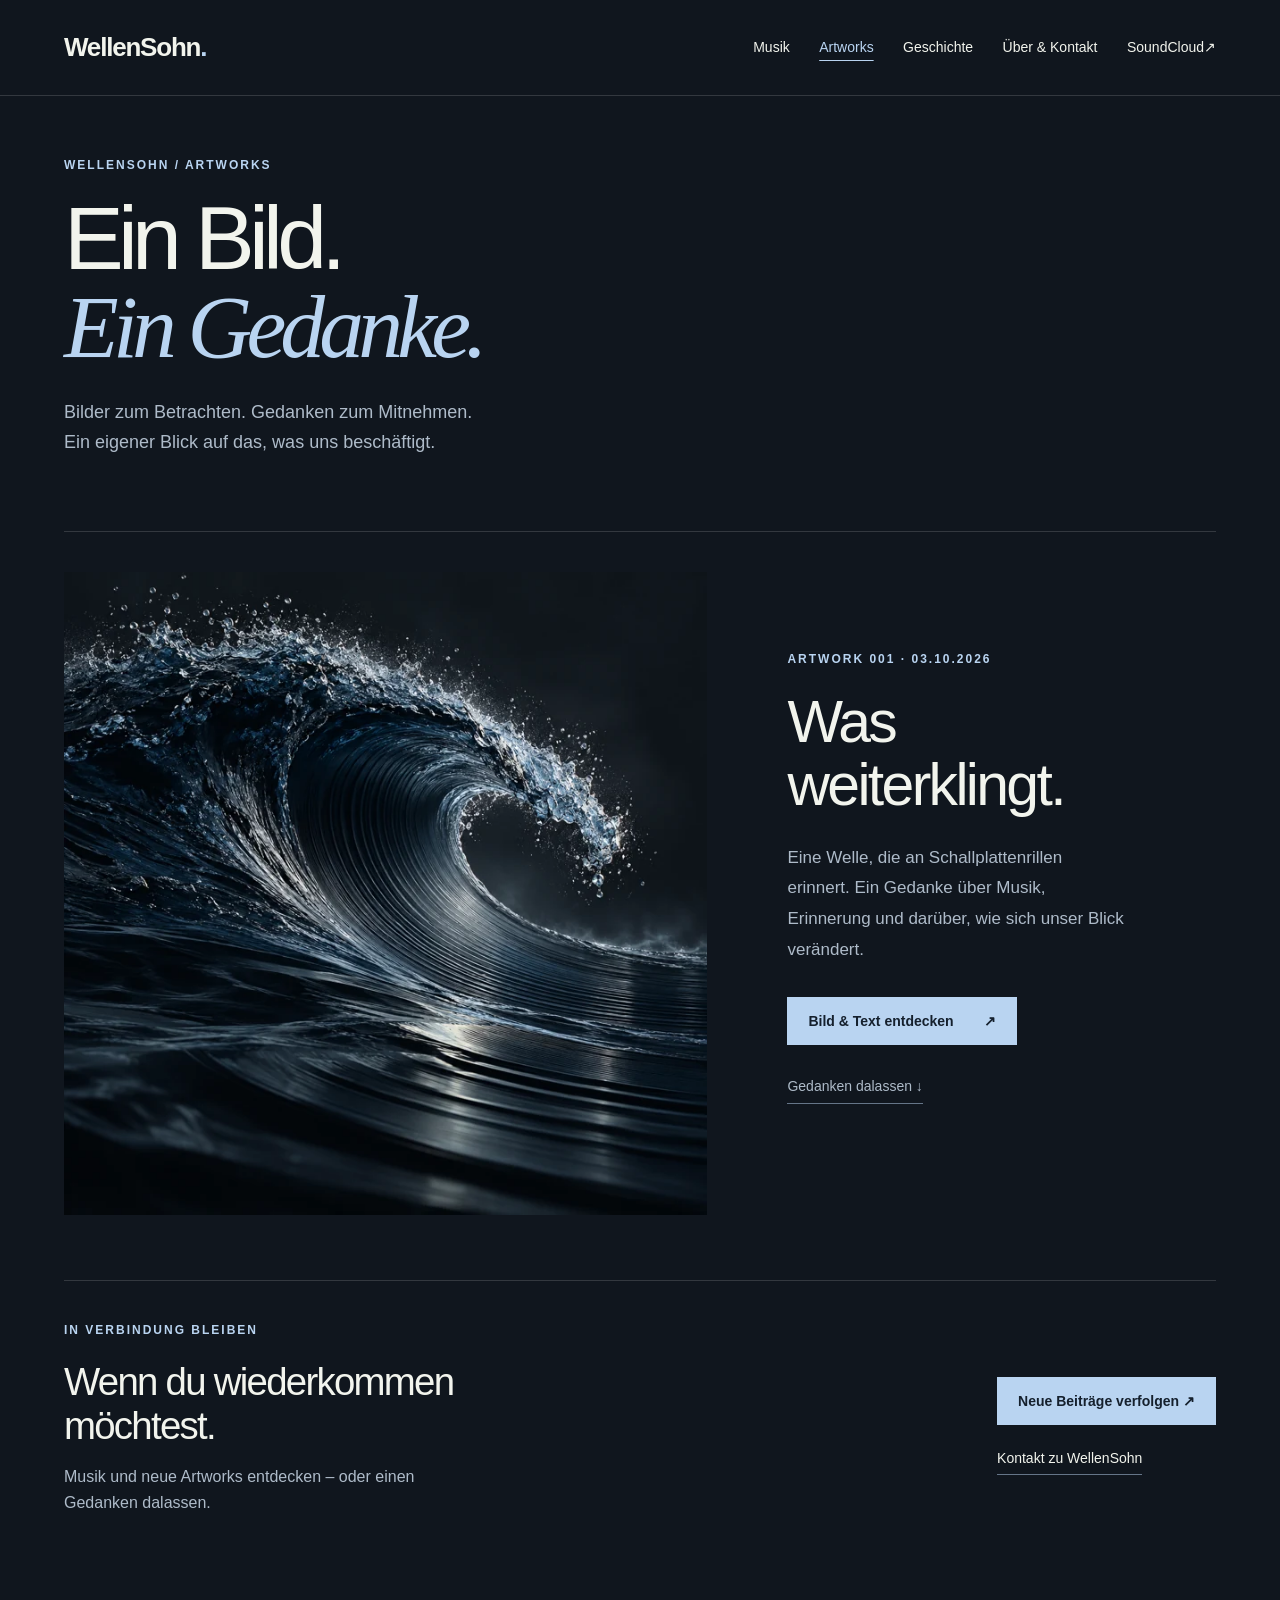
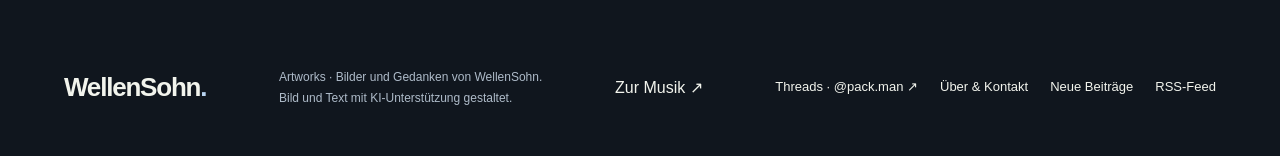
==== commit e6553d93: "Prepare embedded artwork comments with Utterances pending app installation" ====
--- a/artworks.html
+++ b/artworks.html
@@ -19,5 +19,5 @@
 <main id="inhalt" class="artworks-main">
 <section class="artworks-intro" aria-labelledby="artworks-title"><p class="eyebrow">WELLENSOHN / ARTWORKS</p><h1 id="artworks-title">Ein Bild.<br><em>Ein Gedanke.</em></h1><p>Bilder zum Betrachten. Gedanken zum Mitnehmen.<br>Ein eigener Blick auf das, was uns beschäftigt.</p></section>
 <section aria-label="Artwork-Beiträge" class="artwork-gallery">
-<article class="artwork-feature"><a class="artwork-image-link" href="artworks/was-weiterklingt.html" aria-label="Was weiterklingt – Bild und Text öffnen"><img src="assets/artworks/was-weiterklingt.webp" srcset="assets/artworks/was-weiterklingt-720.webp 720w, assets/artworks/was-weiterklingt.webp 1254w" sizes="(max-width: 760px) 90vw, 52vw" width="1254" height="1254" alt="Eine dunkelblaue Welle mit silbernen Lichtkanten; ihre feinen Linien erinnern an die Rillen einer Schallplatte." fetchpriority="high"></a><div class="artwork-summary"><p class="eyebrow">ARTWORK 001 · <time datetime="2026-10-03">03.10.2026</time></p><h2><a href="artworks/was-weiterklingt.html">Was<br> weiterklingt.</a></h2><p>Eine Welle, die an Schallplattenrillen erinnert. Ein Gedanke über Musik, Erinnerung und darüber, wie sich unser Blick verändert.</p><a class="button light" href="artworks/was-weiterklingt.html">Bild & Text entdecken <span aria-hidden="true">↗</span></a></div></article>
+<article class="artwork-feature"><a class="artwork-image-link" href="artworks/was-weiterklingt.html" aria-label="Was weiterklingt – Bild und Text öffnen"><img src="assets/artworks/was-weiterklingt.webp" srcset="assets/artworks/was-weiterklingt-720.webp 720w, assets/artworks/was-weiterklingt.webp 1254w" sizes="(max-width: 760px) 90vw, 52vw" width="1254" height="1254" alt="Eine dunkelblaue Welle mit silbernen Lichtkanten; ihre feinen Linien erinnern an die Rillen einer Schallplatte." fetchpriority="high"></a><div class="artwork-summary"><p class="eyebrow">ARTWORK 001 · <time datetime="2026-10-03">03.10.2026</time></p><h2><a href="artworks/was-weiterklingt.html">Was<br> weiterklingt.</a></h2><p>Eine Welle, die an Schallplattenrillen erinnert. Ein Gedanke über Musik, Erinnerung und darüber, wie sich unser Blick verändert.</p><a class="button light" href="artworks/was-weiterklingt.html">Bild & Text entdecken <span aria-hidden="true">↗</span></a><p><a class="text-link" href="artworks/was-weiterklingt.html#gedanken">Gedanken dalassen ↓</a></p></div></article>
 </section><aside class="stay-connected" aria-labelledby="stay-title"><div><p class="eyebrow">IN VERBINDUNG BLEIBEN</p><h2 id="stay-title">Wenn du wiederkommen möchtest.</h2><p>Musik und neue Artworks entdecken – oder einen Gedanken dalassen.</p></div><div class="connection-links"><a class="button light" href="ueber.html#folgen">Neue Beiträge verfolgen ↗</a><a class="text-link" href="ueber.html#kontakt">Kontakt zu WellenSohn</a></div></aside></main><footer><a href="index.html" class="wordmark">WellenSohn<span class="brand-dot">.</span></a><p>Artworks · Bilder und Gedanken von WellenSohn.<br>Bild und Text mit KI-Unterstützung gestaltet.</p><a href="index.html#musik">Zur Musik ↗</a><div class="footer-links"><a href="https://www.threads.com/@pack.man" target="_blank" rel="noopener noreferrer">Threads · @pack.man ↗</a><a href="ueber.html">Über & Kontakt</a><a href="ueber.html#folgen">Neue Beiträge</a><a href="feed.xml">RSS-Feed</a></div></footer></body></html>
--- a/community.css
+++ b/community.css
@@ -32,11 +32,9 @@
 .comment-actions{display:flex;align-items:center;gap:24px;flex-wrap:wrap;margin:26px 0 16px}
 .connection-note{font-size:12px;line-height:1.7;max-width:80ch}
 #comments-status{font-size:15px}#comments-status:empty{display:none}
-.visitor-comment{padding:22px 0;border-bottom:1px solid var(--line)}
-.visitor-comment header{display:flex;flex-wrap:wrap;gap:12px;align-items:center}
-.visitor-comment time{color:var(--muted);font-size:12px}
-.visitor-comment p{white-space:pre-wrap;overflow-wrap:anywhere;color:var(--ink);line-height:1.8}
-#comments-list:not(:empty){margin-bottom:25px}
+.comments-section .utterances{max-width:100%;margin:24px 0}
+#comments-embed{min-width:0;scroll-margin-top:24px}
+#comments-embed[aria-busy="true"]{min-height:160px}
 .related-grid{display:grid;grid-template-columns:1fr 1fr;gap:28px;margin-top:32px}
 .related-card{display:grid;grid-template-columns:110px 1fr;gap:20px;align-items:start;padding:20px;background:var(--surface)}
 .related-card img{width:100%;height:auto}.related-card small{font-size:10px;letter-spacing:1px;color:var(--accent)}
